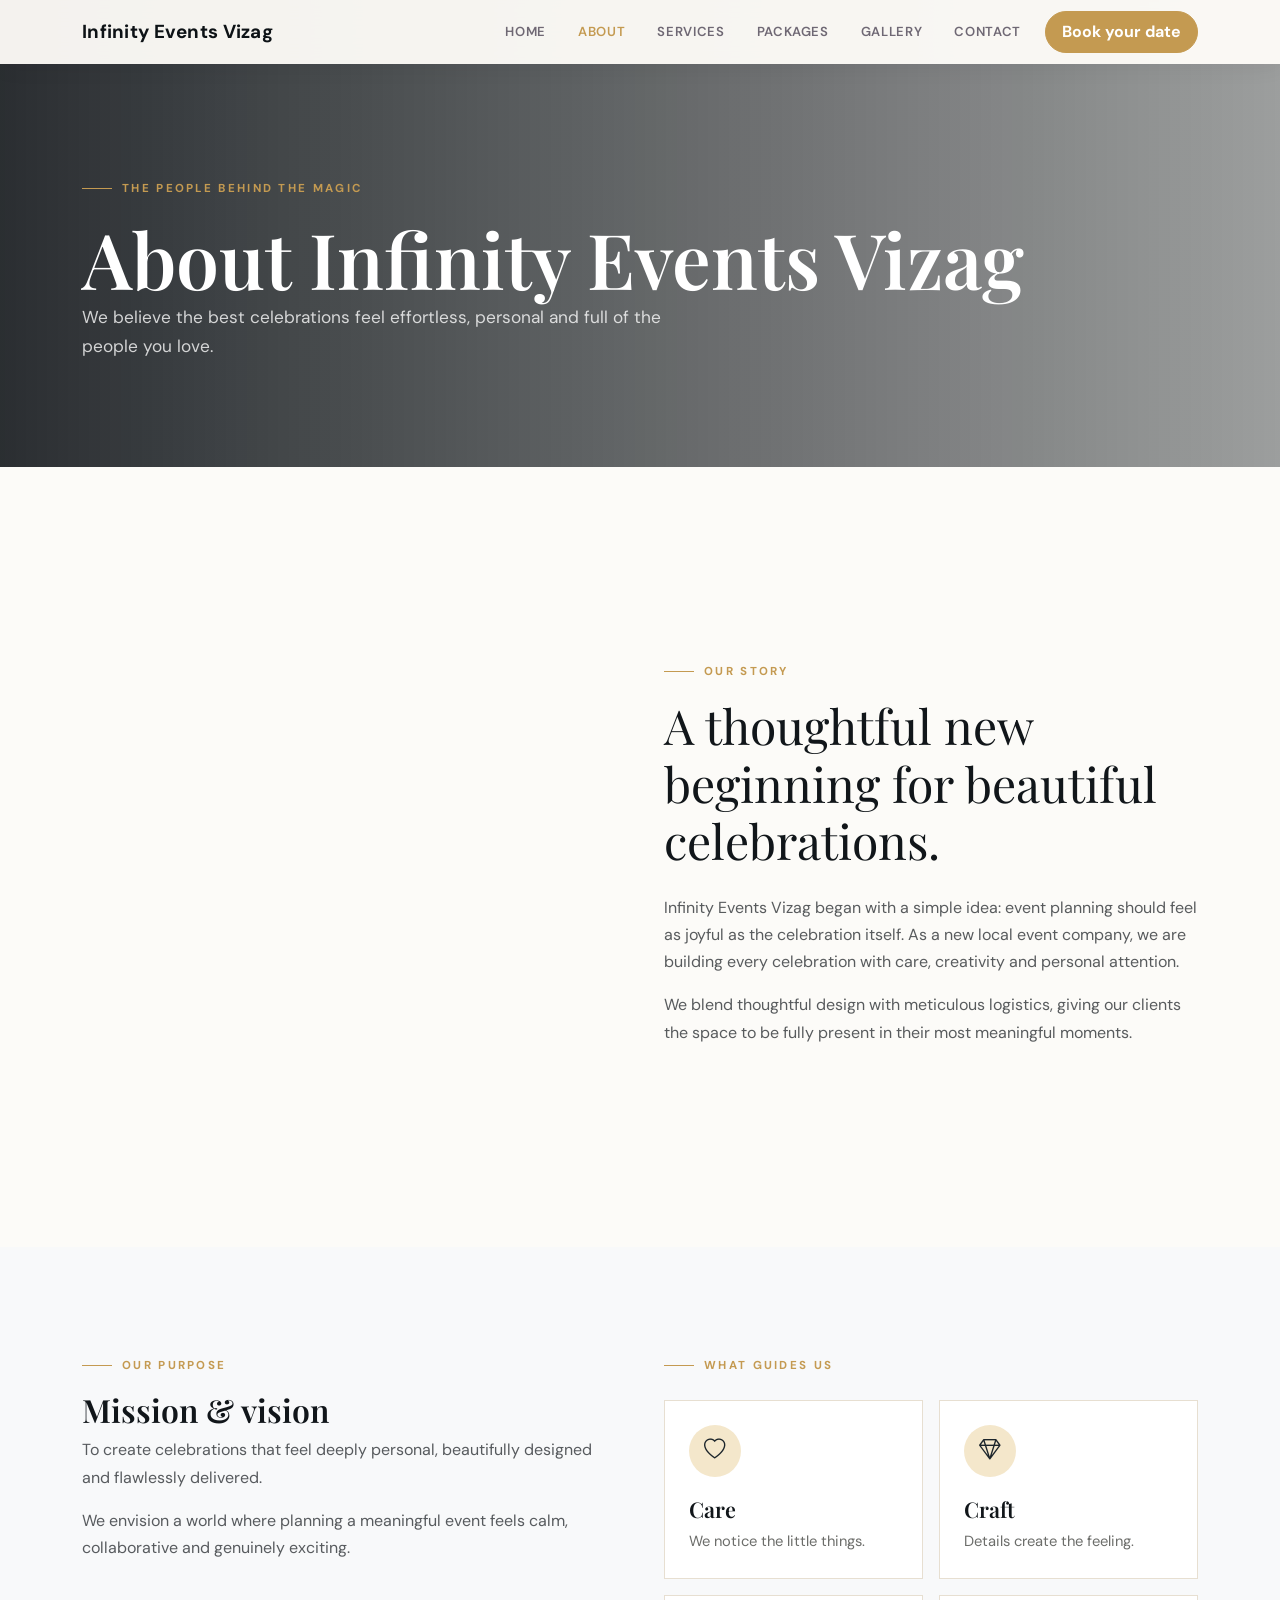
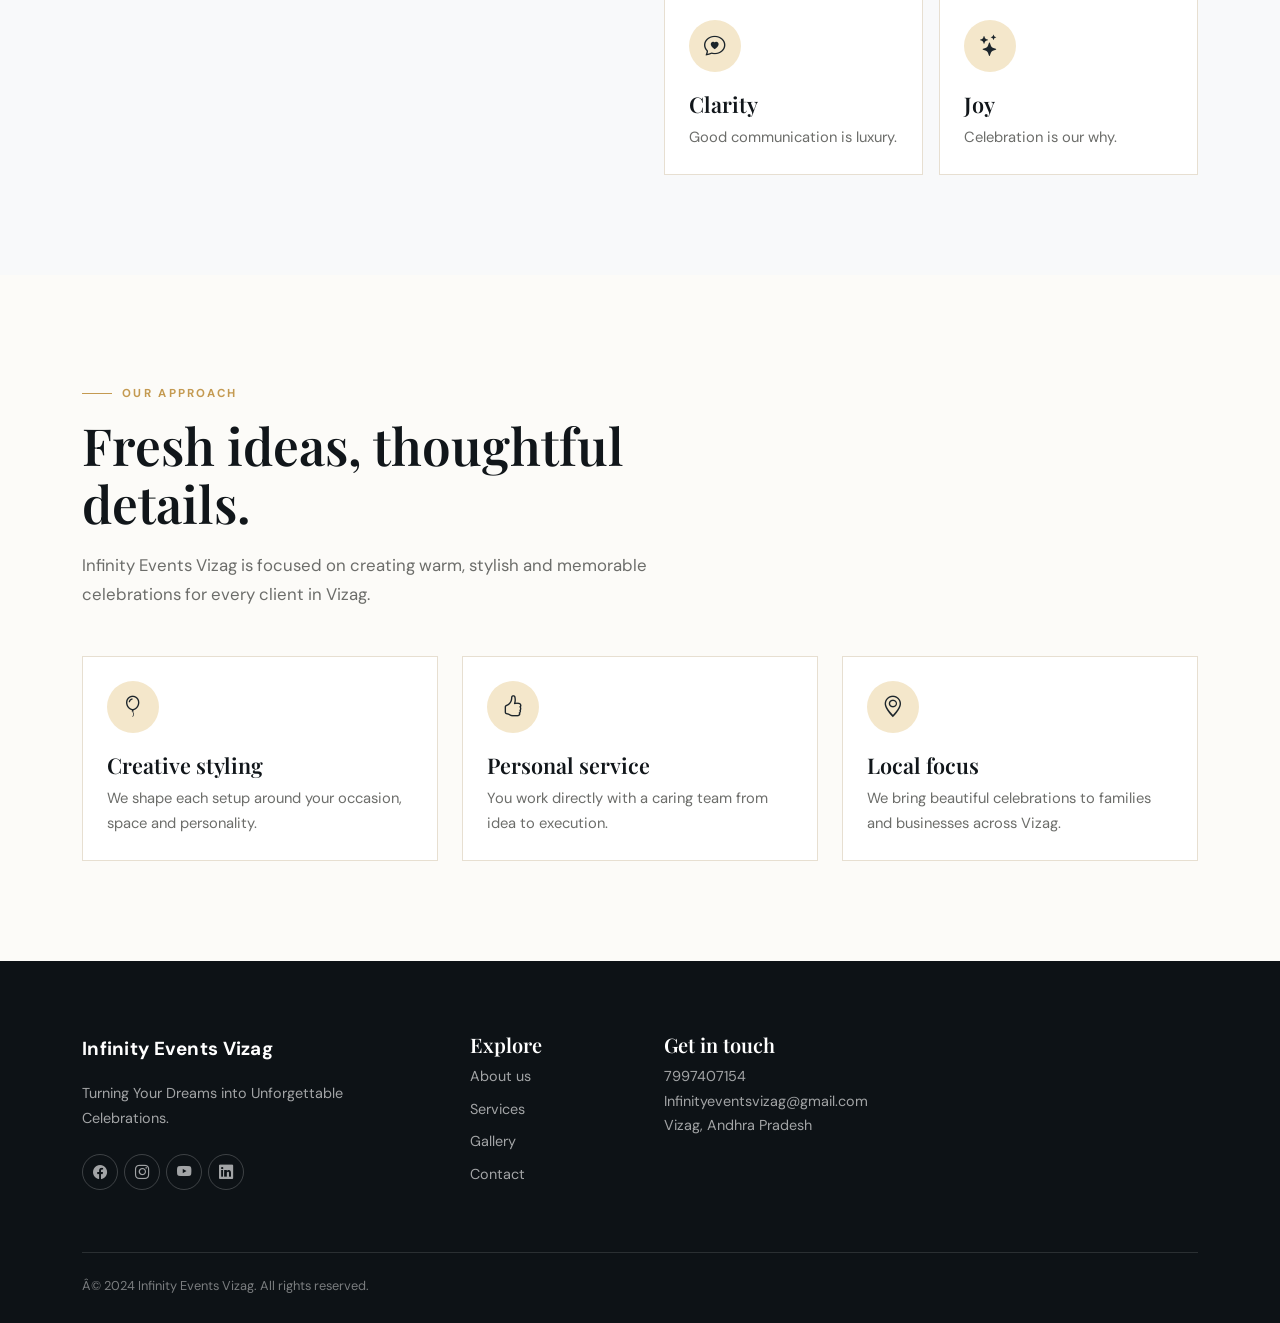
==== about.html @ 563e0362 "Initial commit - Infinity Events Vizag website" ====
﻿<!doctype html><html lang="en"><head><meta charset="utf-8"><meta name="viewport" content="width=device-width, initial-scale=1"><meta name="description" content="Meet the people and principles behind Infinity Events Vizag."><title>About Us | Infinity Events Vizag</title><link href="https://cdn.jsdelivr.net/npm/bootstrap@5.3.3/dist/css/bootstrap.min.css" rel="stylesheet"><link href="https://cdn.jsdelivr.net/npm/bootstrap-icons@1.11.3/font/bootstrap-icons.min.css" rel="stylesheet"><link rel="stylesheet" href="css/style.css"></head><body><nav class="navbar navbar-expand-lg fixed-top"><div class="container"><a class="navbar-brand" href="index.html">Infinity Events Vizag</a><button class="navbar-toggler" data-bs-toggle="collapse" data-bs-target="#nav"><i class="bi bi-list"></i></button><div class="collapse navbar-collapse" id="nav"><ul class="navbar-nav ms-auto align-items-lg-center"><li><a class="nav-link" href="index.html">Home</a></li><li><a class="nav-link" href="about.html">About</a></li><li><a class="nav-link" href="services.html">Services</a></li><li><a class="nav-link" href="pricing.html">Packages</a></li><li><a class="nav-link" href="gallery.html">Gallery</a></li><li><a class="nav-link" href="contact.html">Contact</a></li><li class="ms-lg-2"><a class="btn btn-gold py-2 px-3" href="contact.html">Book your date</a></li></ul></div></div></nav><main><section class="page-hero"><div class="container"><span class="eyebrow">The people behind the magic</span><h1>About Infinity Events Vizag</h1><p>We believe the best celebrations feel effortless, personal and full of the people you love.</p></div></section><section class="section-pad"><div class="container"><div class="row g-5 align-items-center"><div class="col-lg-6"><div class="about-photo"></div></div><div class="col-lg-6"><span class="eyebrow">Our story</span><h2 class="display-5 mt-3">A thoughtful new beginning for beautiful celebrations.</h2><p class="text-muted mt-4">Infinity Events Vizag began with a simple idea: event planning should feel as joyful as the celebration itself. As a new local event company, we are building every celebration with care, creativity and personal attention.</p><p class="text-muted">We blend thoughtful design with meticulous logistics, giving our clients the space to be fully present in their most meaningful moments.</p></div></div></div></div></section><section class="section-pad bg-light"><div class="container"><div class="row g-5"><div class="col-md-6"><span class="eyebrow">Our purpose</span><h2 class="mt-3">Mission & vision</h2><p class="text-muted">To create celebrations that feel deeply personal, beautifully designed and flawlessly delivered.</p><p class="text-muted">We envision a world where planning a meaningful event feels calm, collaborative and genuinely exciting.</p></div><div class="col-md-6"><span class="eyebrow">What guides us</span><div class="row g-3 mt-2"><div class="col-6"><div class="value-card p-4"><div class="icon-box"><i class="bi bi-heart"></i></div><h3>Care</h3><p>We notice the little things.</p></div></div><div class="col-6"><div class="value-card p-4"><div class="icon-box"><i class="bi bi-gem"></i></div><h3>Craft</h3><p>Details create the feeling.</p></div></div><div class="col-6"><div class="value-card p-4"><div class="icon-box"><i class="bi bi-chat-heart"></i></div><h3>Clarity</h3><p>Good communication is luxury.</p></div></div><div class="col-6"><div class="value-card p-4"><div class="icon-box"><i class="bi bi-stars"></i></div><h3>Joy</h3><p>Celebration is our why.</p></div></div></div></div></div></div></section><section class="section-pad"><div class="container"><div class="section-heading"><span class="eyebrow">Our approach</span><h2>Fresh ideas, thoughtful details.</h2><p>Infinity Events Vizag is focused on creating warm, stylish and memorable celebrations for every client in Vizag.</p></div><div class="row g-4"><div class="col-md-4"><div class="value-card p-4"><div class="icon-box"><i class="bi bi-balloon"></i></div><h3>Creative styling</h3><p>We shape each setup around your occasion, space and personality.</p></div></div><div class="col-md-4"><div class="value-card p-4"><div class="icon-box"><i class="bi bi-hand-thumbs-up"></i></div><h3>Personal service</h3><p>You work directly with a caring team from idea to execution.</p></div></div><div class="col-md-4"><div class="value-card p-4"><div class="icon-box"><i class="bi bi-geo-alt"></i></div><h3>Local focus</h3><p>We bring beautiful celebrations to families and businesses across Vizag.</p></div></div></div></div></section></main><footer><div class="container"><div class="row g-5"><div class="col-lg-4"><a class="navbar-brand" href="index.html">Infinity Events Vizag</a><p class="mt-3">Turning Your Dreams into Unforgettable Celebrations.</p><div class="social mt-4"><a href="#"><i class="bi bi-facebook"></i></a><a href="https://instagram.com/Infinity_events_vizag" target="_blank" rel="noopener"><i class="bi bi-instagram"></i></a><a href="#"><i class="bi bi-youtube"></i></a><a href="#"><i class="bi bi-linkedin"></i></a></div></div><div class="col-6 col-lg-2"><h5>Explore</h5><ul><li><a href="about.html">About us</a></li><li><a href="services.html">Services</a></li><li><a href="gallery.html">Gallery</a></li><li><a href="contact.html">Contact</a></li></ul></div><div class="col-lg-3"><h5>Get in touch</h5><p>7997407154<br>Infinityeventsvizag@gmail.com<br>Vizag, Andhra Pradesh</p></div></div><div class="footer-bottom">Â© 2024 Infinity Events Vizag. All rights reserved.</div></div></footer><button id="scrollTop"><i class="bi bi-arrow-up"></i></button><script src="https://cdn.jsdelivr.net/npm/bootstrap@5.3.3/dist/js/bootstrap.bundle.min.js"></script><script src="js/script.js"></script></body></html>
---- css/style.css ----
﻿@import url('https://fonts.googleapis.com/css2?family=DM+Sans:wght@400;500;600;700&family=Playfair+Display:wght@500;600;700&display=swap');

:root{--ink:#17131d;--muted:#706a77;--plum:#5c285e;--plum-dark:#351337;--gold:#c49a51;--champagne:#f5eee3;--paper:#fffdf9;--line:#e9e1d7;--shadow:0 24px 60px rgba(35,17,38,.12)}
*{box-sizing:border-box}html{scroll-behavior:smooth}body{margin:0;background:var(--paper);color:var(--ink);font-family:'DM Sans',sans-serif;line-height:1.7}h1,h2,h3,h4,h5{font-family:'Playfair Display',serif;line-height:1.15;font-weight:600}a{color:inherit;text-decoration:none}.text-gold{color:var(--gold)}.text-plum{color:var(--plum)}
.eyebrow{display:inline-flex;align-items:center;gap:10px;color:var(--gold);font-size:.72rem;font-weight:700;letter-spacing:.2em;text-transform:uppercase}.eyebrow:before{content:'';height:1px;width:30px;background:currentColor}.section-pad{padding:100px 0}.section-heading{max-width:650px;margin-bottom:48px}.section-heading h2{font-size:clamp(2.3rem,4vw,4rem);margin:12px 0 18px}.section-heading p{color:var(--muted);font-size:1.05rem}.btn-gold{background:var(--gold);border:1px solid var(--gold);color:#fff;padding:14px 24px;border-radius:999px;font-weight:700;transition:.3s}.btn-gold:hover{background:#a77d39;border-color:#a77d39;color:#fff;transform:translateY(-2px)}.btn-outline-light{border:1px solid rgba(255,255,255,.55);border-radius:999px;padding:14px 24px;color:#fff;font-weight:700}.btn-outline-light:hover{background:#fff;color:var(--plum-dark)}.btn-dark-plum{background:var(--plum-dark);color:#fff;border-radius:999px;padding:14px 24px;font-weight:700}.btn-dark-plum:hover{background:var(--plum);color:#fff}
.navbar{background:rgba(255,253,249,.95);box-shadow:0 4px 20px rgba(30,16,35,.06);backdrop-filter:blur(15px);transition:.3s}.navbar-brand{font-family:'DM Sans',sans-serif;font-size:1.18rem;font-weight:700;letter-spacing:.015em;color:var(--plum-dark)}.brand-mark{display:inline-grid;place-items:center;width:34px;height:34px;border:1px solid var(--gold);border-radius:50%;margin-left:8px;color:var(--gold);font-size:.85rem}.navbar-nav .nav-link{font-size:.82rem;letter-spacing:.05em;text-transform:uppercase;font-weight:600;color:#6f6874;padding:.8rem 1rem!important}.navbar-nav .nav-link:hover,.navbar-nav .nav-link.active{color:var(--plum)}
.hero{min-height:90vh;display:flex;align-items:center;position:relative;background:linear-gradient(90deg,rgba(29,10,33,.82) 0%,rgba(38,13,43,.48) 48%,rgba(29,10,33,.14) 100%),url('https://images.unsplash.com/photo-1519741497674-611481863552?auto=format&fit=crop&w=2200&q=88') center/cover}.hero-content{padding:150px 0 90px;color:#fff;max-width:720px}.hero h1{font-size:clamp(3.4rem,7vw,6.5rem);letter-spacing:-.04em;margin:18px 0}.hero p{font-size:1.15rem;color:rgba(255,255,255,.82);max-width:570px}.hero .eyebrow{color:#e4bf76}.hero-actions{display:flex;gap:14px;flex-wrap:wrap;margin-top:34px}.hero-note{margin-top:60px;color:rgba(255,255,255,.7);font-size:.78rem;letter-spacing:.12em;text-transform:uppercase}.hero-note span{color:var(--gold);margin:0 12px}
.mini-card{background:#fff;padding:28px;box-shadow:var(--shadow);border-left:3px solid var(--gold);margin-top:-35px;position:relative}.mini-card h3{margin:0 0 8px;font-size:1.4rem}.mini-card p{color:var(--muted);margin:0}.feature-card,.service-card,.value-card,.team-card,.contact-card{height:100%;background:#fff;border:1px solid var(--line);transition:.3s}.feature-card:hover,.service-card:hover,.value-card:hover,.team-card:hover,.contact-card:hover{transform:translateY(-8px);box-shadow:var(--shadow)}.feature-card{padding:28px}.icon-box{width:52px;height:52px;border-radius:50%;background:var(--champagne);color:var(--plum);display:grid;place-items:center;font-size:1.35rem;margin-bottom:20px}.feature-card h3,.value-card h3{font-size:1.35rem}.feature-card p,.value-card p,.service-card p,.team-card p{font-size:.92rem;color:var(--muted);margin-bottom:0}.image-card{position:relative;overflow:hidden;min-height:440px;color:#fff;display:flex;align-items:end;background-size:cover;background-position:center}.image-card:after{content:'';position:absolute;inset:0;background:linear-gradient(transparent 30%,rgba(32,10,35,.88))}.image-card .card-copy{position:relative;z-index:1;padding:28px}.image-card h3{font-size:1.75rem;margin:0 0 8px}.image-card a{color:#f1cd80;font-weight:700}.stat-band{background:var(--plum-dark);color:#fff}.stat-number{color:#f0c879;font-family:'Playfair Display',serif;font-size:3.4rem;line-height:1}.stat-label{color:rgba(255,255,255,.65);font-size:.82rem;text-transform:uppercase;letter-spacing:.1em}.quote-card{padding:32px;background:#fff;border:1px solid var(--line);height:100%}.quote-card .stars{color:var(--gold);letter-spacing:.12em}.quote-card p{font-family:'Playfair Display',serif;font-size:1.28rem;margin:18px 0}.avatar{width:46px;height:46px;border-radius:50%;object-fit:cover}.cta{background:linear-gradient(105deg,rgba(46,14,47,.94),rgba(92,40,94,.8)),url('https://images.unsplash.com/photo-1492684223066-81342ee5ff30?auto=format&fit=crop&w=1800&q=80') center/cover;color:#fff}.cta h2{font-size:clamp(2.5rem,5vw,4.6rem)}
.page-hero{padding:170px 0 90px;background:linear-gradient(90deg,rgba(32,10,35,.8),rgba(32,10,35,.35)),url('https://images.unsplash.com/photo-1507504031003-b417219a0fde?auto=format&fit=crop&w=2000&q=85') center/cover;color:#fff}.page-hero h1{font-size:clamp(3rem,6vw,5.8rem);margin:16px 0 0}.page-hero p{max-width:590px;color:rgba(255,255,255,.78);font-size:1.08rem}.about-photo{min-height:580px;background:url('https://images.unsplash.com/photo-1519167758481-83f550bb49b3?auto=format&fit=crop&w=1300&q=85') center/cover}.timeline{border-left:1px solid var(--gold);padding-left:28px}.timeline-item{position:relative;margin-bottom:30px}.timeline-item:before{content:'';position:absolute;left:-34px;top:9px;width:11px;height:11px;background:var(--gold);border-radius:50%;box-shadow:0 0 0 6px var(--champagne)}.team-card{overflow:hidden}.team-card img{width:100%;height:300px;object-fit:cover}.team-card .p-4{padding:24px!important}.team-card h3{margin:0 0 4px;font-size:1.35rem}.team-card small{color:var(--gold);font-weight:700;text-transform:uppercase;letter-spacing:.1em}
.service-card{overflow:hidden}.service-card img{width:100%;height:230px;object-fit:cover;transition:.5s}.service-card:hover img{transform:scale(1.05)}.service-card .p-4{padding:24px!important}.service-card h3{font-size:1.35rem;margin-bottom:10px}.service-card .service-icon{color:var(--gold);font-size:1.3rem}.price-card{background:#fff;border:1px solid var(--line);padding:38px 32px;height:100%;position:relative;transition:.3s}.price-card:hover,.price-card.featured{box-shadow:var(--shadow);transform:translateY(-8px)}.price-card.featured{border:2px solid var(--gold)}.popular{position:absolute;right:20px;top:20px;background:var(--gold);color:#fff;padding:5px 12px;border-radius:50px;text-transform:uppercase;font-size:.65rem;font-weight:700;letter-spacing:.1em}.price-card h3{font-size:1.8rem}.price{font-family:'Playfair Display',serif;font-size:3.3rem;color:var(--plum-dark);margin:20px 0}.price small{font-family:'DM Sans',sans-serif;font-size:.9rem;color:var(--muted)}.price-list{list-style:none;padding:0;margin:25px 0}.price-list li{border-bottom:1px solid var(--line);padding:10px 0;color:var(--muted);font-size:.9rem}.price-list i{color:var(--gold);margin-right:8px}.gallery-filter .btn{border:1px solid var(--line);border-radius:50px;margin:4px;color:var(--muted)}.gallery-filter .btn.active,.gallery-filter .btn:hover{background:var(--plum);border-color:var(--plum);color:#fff}.gallery-item{height:320px;overflow:hidden;position:relative;cursor:pointer}.gallery-item img{width:100%;height:100%;object-fit:cover;transition:.5s}.gallery-item:hover img{transform:scale(1.08)}.gallery-item:after{content:'View image';position:absolute;inset:auto 18px 18px;color:#fff;font-weight:700;opacity:0;transition:.3s;text-shadow:0 2px 6px #000}.gallery-item:hover:after{opacity:1}.modal-content{background:transparent;border:0}.modal-img{max-height:80vh;width:100%;object-fit:contain}.contact-card{padding:24px}.contact-card i{font-size:1.3rem;color:var(--gold);margin-right:12px}.contact-card h3{font-size:1.2rem;margin-bottom:5px}.contact-card p{margin:0;color:var(--muted);font-size:.9rem}.form-control,.form-select{border:1px solid var(--line);padding:14px 16px;border-radius:0;background:#fff}.form-control:focus,.form-select:focus{box-shadow:0 0 0 3px rgba(196,154,81,.15);border-color:var(--gold)}.map-frame{min-height:390px;border:0;width:100%;filter:grayscale(1) sepia(.15)}.faq .accordion-item{border:0;border-bottom:1px solid var(--line);background:transparent}.faq .accordion-button{background:transparent;box-shadow:none;padding:22px 0;font-family:'Playfair Display',serif;font-size:1.25rem;color:var(--ink)}.faq .accordion-button:not(.collapsed){color:var(--plum)}.faq .accordion-body{padding:0 0 20px;color:var(--muted)}
footer{background:#1c111f;color:#fff;padding:72px 0 26px}footer .navbar-brand{color:#fff}footer p,footer li,footer a{color:rgba(255,255,255,.62);font-size:.9rem}footer a:hover{color:#e3bd71}footer ul{list-style:none;padding:0}footer li{margin-bottom:8px}.social a{display:inline-grid;place-items:center;border:1px solid rgba(255,255,255,.2);width:36px;height:36px;border-radius:50%;margin-right:6px}.footer-bottom{border-top:1px solid rgba(255,255,255,.12);margin-top:50px;padding-top:22px;font-size:.8rem;color:rgba(255,255,255,.45)}#scrollTop{position:fixed;right:20px;bottom:20px;width:42px;height:42px;border:0;border-radius:50%;background:var(--gold);color:#fff;display:none;z-index:5}.loader{position:fixed;inset:0;background:var(--plum-dark);z-index:9999;display:grid;place-items:center;transition:.5s}.loader.hide{opacity:0;visibility:hidden}.loader-mark{color:#f0c879;font:700 2rem 'Playfair Display';animation:pulse 1s infinite}@keyframes pulse{50%{opacity:.35}}.reveal{opacity:0;transform:translateY(25px);transition:.7s}.reveal.visible{opacity:1;transform:none}
@media(max-width:991px){.navbar-collapse{background:#fff;padding:10px 0}.hero{min-height:82vh}.section-pad{padding:75px 0}.about-photo{min-height:420px}}@media(max-width:575px){.hero-content{padding-top:120px}.hero h1{font-size:3.4rem}.page-hero{padding:130px 0 70px}.image-card{min-height:360px}.gallery-item{height:240px}.section-pad{padding:60px 0}}
/* Infinity Events Vizag logo palette */
:root{--ink:#11161a;--muted:#6c6d6a;--plum:#1c252b;--plum-dark:#0d1216;--gold:#c49a51;--champagne:#f4e7cb;--paper:#fcfbf8;--line:#e7dfd1;--shadow:0 24px 60px rgba(13,18,22,.14)}
.navbar-brand{font-family:'DM Sans',sans-serif;letter-spacing:.015em}.brand-mark{font:500 1.55rem/1 'Playfair Display',serif}.navbar-nav .nav-link:hover,.navbar-nav .nav-link.active{color:var(--gold)}
footer{background:#0d1216} .cta{background:linear-gradient(105deg,rgba(13,18,22,.94),rgba(28,37,43,.82)),url('https://images.unsplash.com/photo-1492684223066-81342ee5ff30?auto=format&fit=crop&w=1800&q=80') center/cover}
.brand-mark{font-size:0}.brand-mark::before{content:'âˆž';font-size:1.55rem}.hero{background:linear-gradient(90deg,rgba(13,18,22,.9) 0%,rgba(13,18,22,.56) 48%,rgba(13,18,22,.18) 100%),url('https://images.unsplash.com/photo-1523438885200-e635ba2c371e?auto=format&fit=crop&w=2200&q=88') center/cover}.page-hero{background:linear-gradient(90deg,rgba(13,18,22,.88),rgba(13,18,22,.4)),url('https://images.unsplash.com/photo-1507504031003-b417219a0fde?auto=format&fit=crop&w=2000&q=85') center/cover}
.hero .container{display:flex;align-items:center;justify-content:space-between;gap:56px}.hero-logo-wrap{flex:0 0 clamp(220px,30vw,390px);padding-top:80px}.hero-logo{display:block;width:100%;filter:drop-shadow(0 20px 30px rgba(0,0,0,.35))}.home-events-grid{margin-top:28px}.home-events-grid .image-card{min-height:340px}
@media(max-width:991px){.hero .container{display:block}.hero-logo-wrap{width:min(250px,65vw);margin:0 auto;padding-top:0}.hero-content{padding-bottom:42px}}
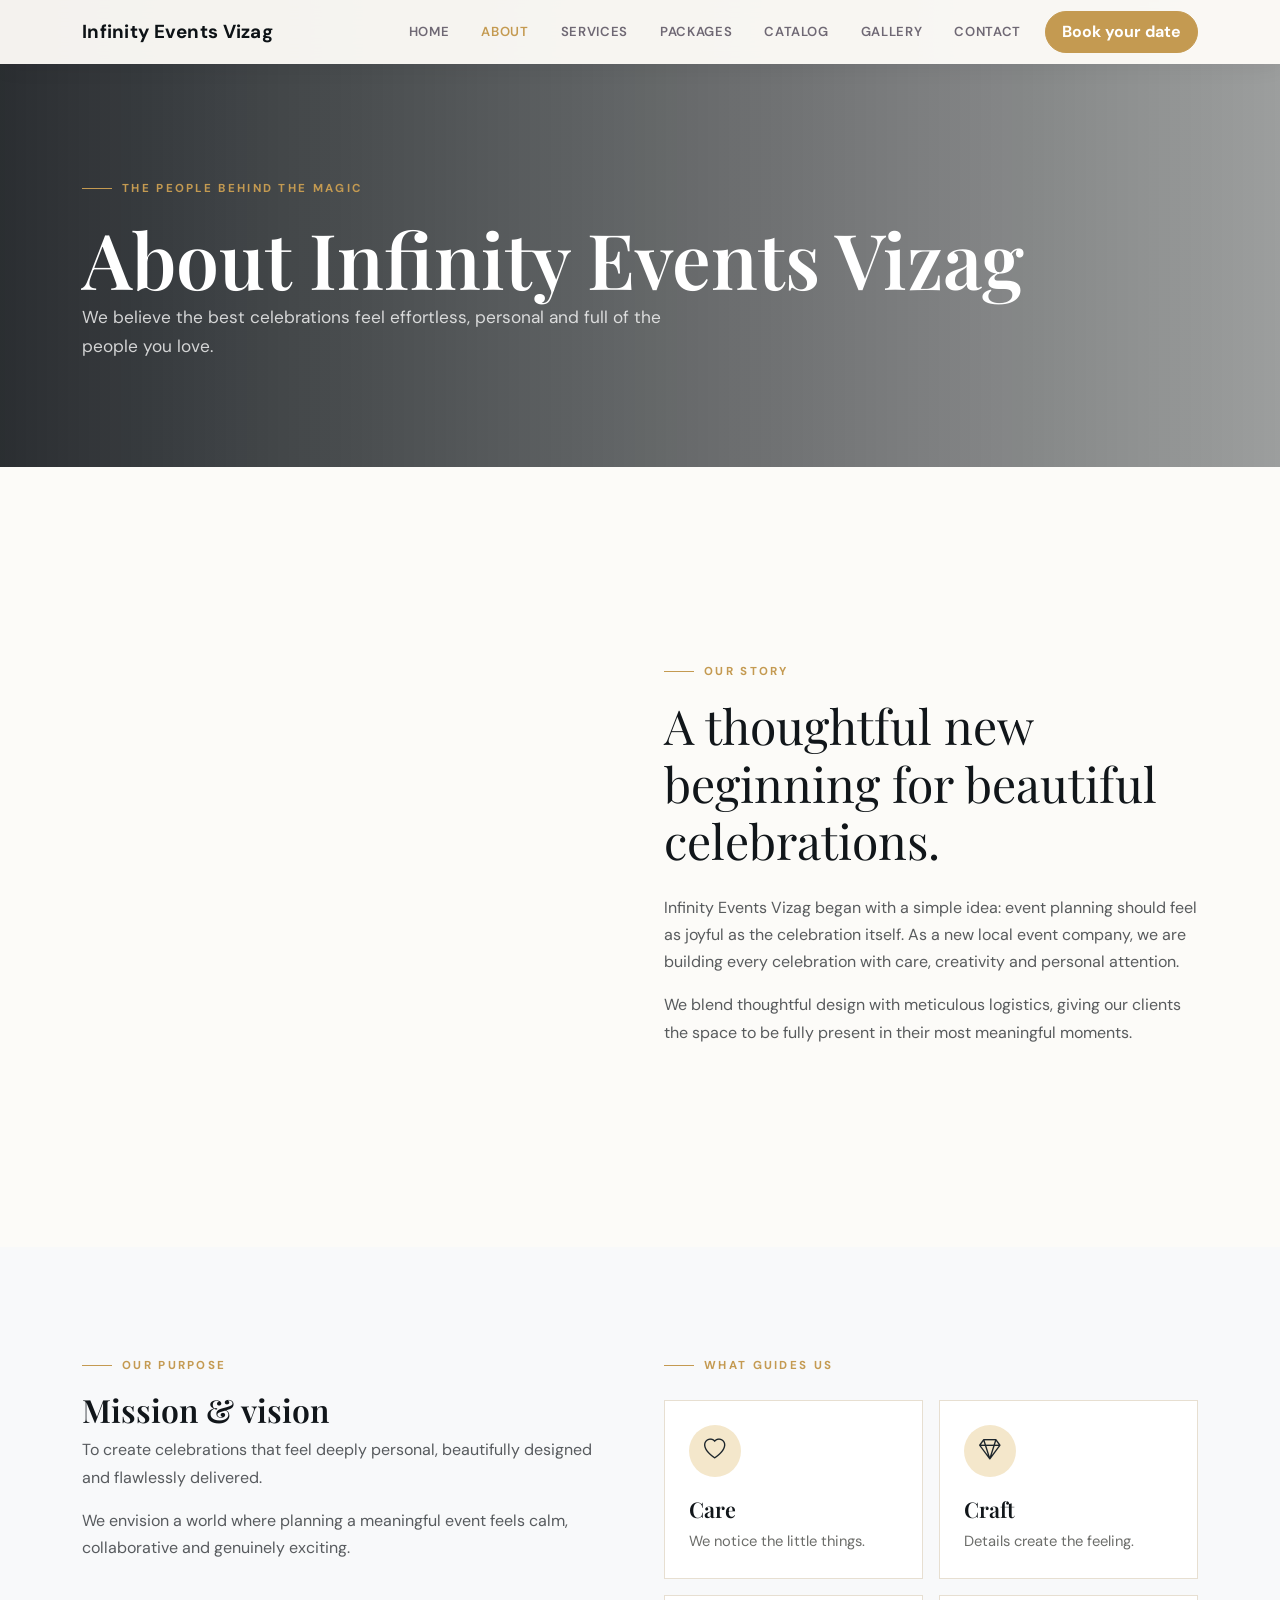
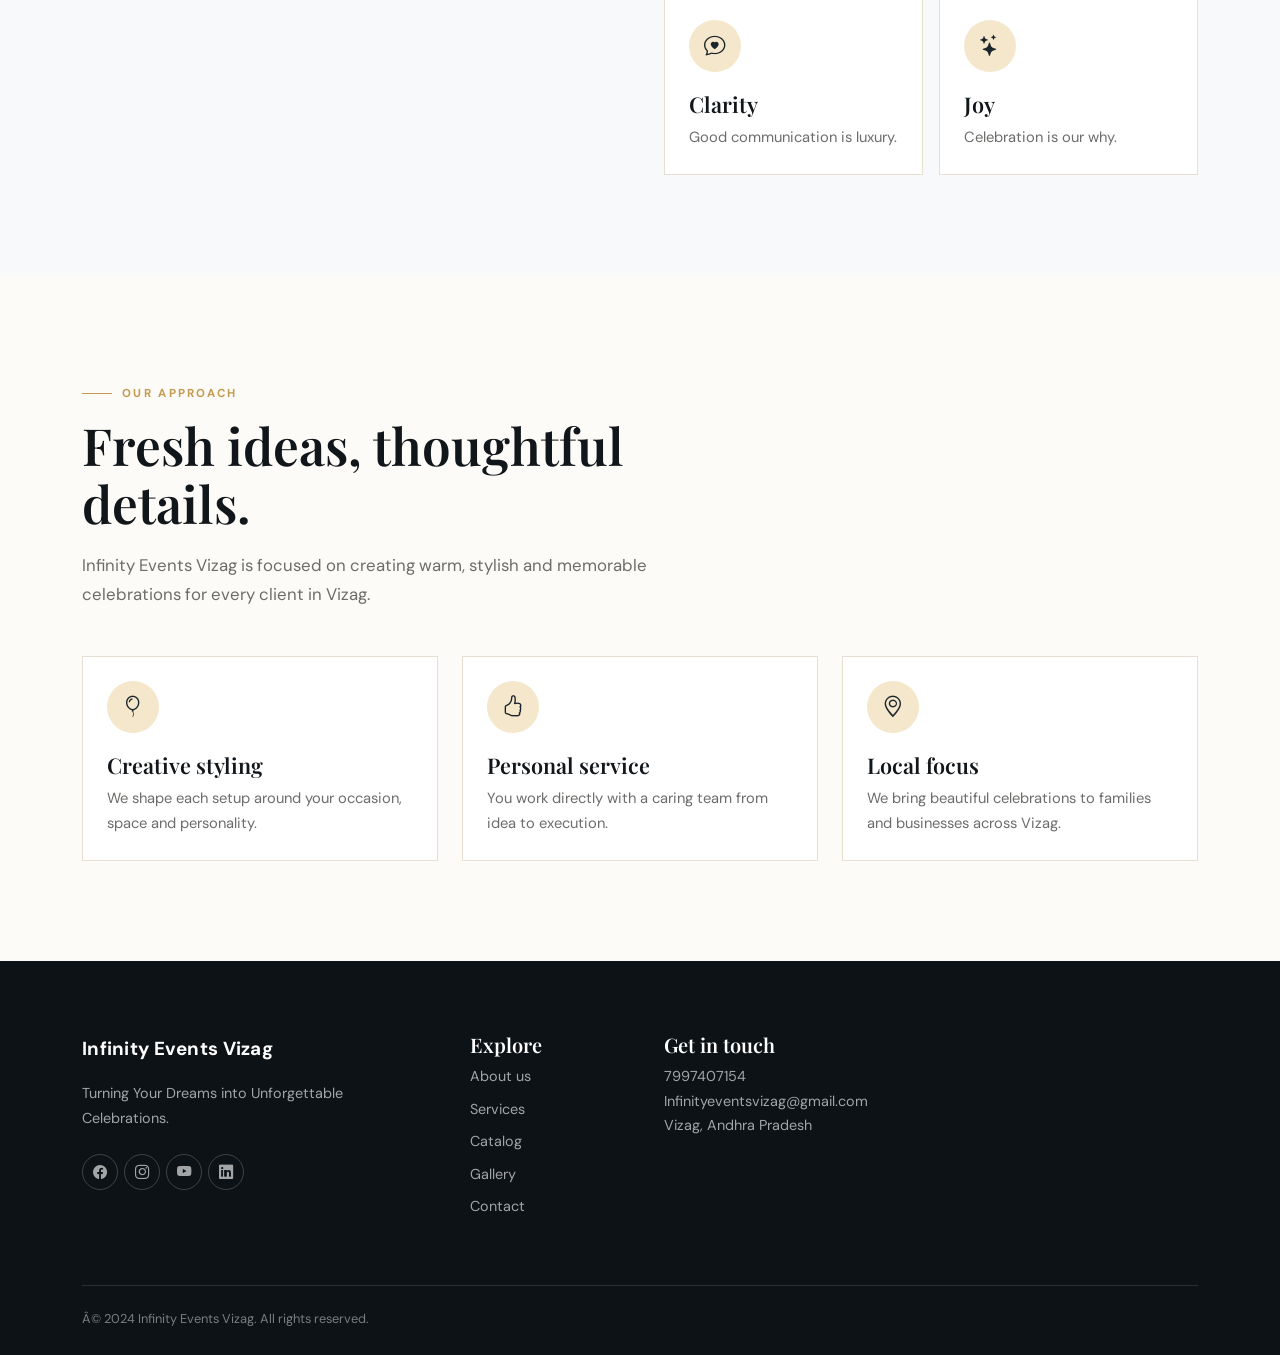
==== commit 22004593: "Updated website" ====
--- a/about.html
+++ b/about.html
@@ -1 +1 @@
-﻿<!doctype html><html lang="en"><head><meta charset="utf-8"><meta name="viewport" content="width=device-width, initial-scale=1"><meta name="description" content="Meet the people and principles behind Infinity Events Vizag."><title>About Us | Infinity Events Vizag</title><link href="https://cdn.jsdelivr.net/npm/bootstrap@5.3.3/dist/css/bootstrap.min.css" rel="stylesheet"><link href="https://cdn.jsdelivr.net/npm/bootstrap-icons@1.11.3/font/bootstrap-icons.min.css" rel="stylesheet"><link rel="stylesheet" href="css/style.css"></head><body><nav class="navbar navbar-expand-lg fixed-top"><div class="container"><a class="navbar-brand" href="index.html">Infinity Events Vizag</a><button class="navbar-toggler" data-bs-toggle="collapse" data-bs-target="#nav"><i class="bi bi-list"></i></button><div class="collapse navbar-collapse" id="nav"><ul class="navbar-nav ms-auto align-items-lg-center"><li><a class="nav-link" href="index.html">Home</a></li><li><a class="nav-link" href="about.html">About</a></li><li><a class="nav-link" href="services.html">Services</a></li><li><a class="nav-link" href="pricing.html">Packages</a></li><li><a class="nav-link" href="gallery.html">Gallery</a></li><li><a class="nav-link" href="contact.html">Contact</a></li><li class="ms-lg-2"><a class="btn btn-gold py-2 px-3" href="contact.html">Book your date</a></li></ul></div></div></nav><main><section class="page-hero"><div class="container"><span class="eyebrow">The people behind the magic</span><h1>About Infinity Events Vizag</h1><p>We believe the best celebrations feel effortless, personal and full of the people you love.</p></div></section><section class="section-pad"><div class="container"><div class="row g-5 align-items-center"><div class="col-lg-6"><div class="about-photo"></div></div><div class="col-lg-6"><span class="eyebrow">Our story</span><h2 class="display-5 mt-3">A thoughtful new beginning for beautiful celebrations.</h2><p class="text-muted mt-4">Infinity Events Vizag began with a simple idea: event planning should feel as joyful as the celebration itself. As a new local event company, we are building every celebration with care, creativity and personal attention.</p><p class="text-muted">We blend thoughtful design with meticulous logistics, giving our clients the space to be fully present in their most meaningful moments.</p></div></div></div></div></section><section class="section-pad bg-light"><div class="container"><div class="row g-5"><div class="col-md-6"><span class="eyebrow">Our purpose</span><h2 class="mt-3">Mission & vision</h2><p class="text-muted">To create celebrations that feel deeply personal, beautifully designed and flawlessly delivered.</p><p class="text-muted">We envision a world where planning a meaningful event feels calm, collaborative and genuinely exciting.</p></div><div class="col-md-6"><span class="eyebrow">What guides us</span><div class="row g-3 mt-2"><div class="col-6"><div class="value-card p-4"><div class="icon-box"><i class="bi bi-heart"></i></div><h3>Care</h3><p>We notice the little things.</p></div></div><div class="col-6"><div class="value-card p-4"><div class="icon-box"><i class="bi bi-gem"></i></div><h3>Craft</h3><p>Details create the feeling.</p></div></div><div class="col-6"><div class="value-card p-4"><div class="icon-box"><i class="bi bi-chat-heart"></i></div><h3>Clarity</h3><p>Good communication is luxury.</p></div></div><div class="col-6"><div class="value-card p-4"><div class="icon-box"><i class="bi bi-stars"></i></div><h3>Joy</h3><p>Celebration is our why.</p></div></div></div></div></div></div></section><section class="section-pad"><div class="container"><div class="section-heading"><span class="eyebrow">Our approach</span><h2>Fresh ideas, thoughtful details.</h2><p>Infinity Events Vizag is focused on creating warm, stylish and memorable celebrations for every client in Vizag.</p></div><div class="row g-4"><div class="col-md-4"><div class="value-card p-4"><div class="icon-box"><i class="bi bi-balloon"></i></div><h3>Creative styling</h3><p>We shape each setup around your occasion, space and personality.</p></div></div><div class="col-md-4"><div class="value-card p-4"><div class="icon-box"><i class="bi bi-hand-thumbs-up"></i></div><h3>Personal service</h3><p>You work directly with a caring team from idea to execution.</p></div></div><div class="col-md-4"><div class="value-card p-4"><div class="icon-box"><i class="bi bi-geo-alt"></i></div><h3>Local focus</h3><p>We bring beautiful celebrations to families and businesses across Vizag.</p></div></div></div></div></section></main><footer><div class="container"><div class="row g-5"><div class="col-lg-4"><a class="navbar-brand" href="index.html">Infinity Events Vizag</a><p class="mt-3">Turning Your Dreams into Unforgettable Celebrations.</p><div class="social mt-4"><a href="#"><i class="bi bi-facebook"></i></a><a href="https://instagram.com/Infinity_events_vizag" target="_blank" rel="noopener"><i class="bi bi-instagram"></i></a><a href="#"><i class="bi bi-youtube"></i></a><a href="#"><i class="bi bi-linkedin"></i></a></div></div><div class="col-6 col-lg-2"><h5>Explore</h5><ul><li><a href="about.html">About us</a></li><li><a href="services.html">Services</a></li><li><a href="gallery.html">Gallery</a></li><li><a href="contact.html">Contact</a></li></ul></div><div class="col-lg-3"><h5>Get in touch</h5><p>7997407154<br>Infinityeventsvizag@gmail.com<br>Vizag, Andhra Pradesh</p></div></div><div class="footer-bottom">Â© 2024 Infinity Events Vizag. All rights reserved.</div></div></footer><button id="scrollTop"><i class="bi bi-arrow-up"></i></button><script src="https://cdn.jsdelivr.net/npm/bootstrap@5.3.3/dist/js/bootstrap.bundle.min.js"></script><script src="js/script.js"></script></body></html>
+﻿<!doctype html><html lang="en"><head><meta charset="utf-8"><meta name="viewport" content="width=device-width, initial-scale=1"><meta name="description" content="Meet the people and principles behind Infinity Events Vizag."><title>About Us | Infinity Events Vizag</title><link href="https://cdn.jsdelivr.net/npm/bootstrap@5.3.3/dist/css/bootstrap.min.css" rel="stylesheet"><link href="https://cdn.jsdelivr.net/npm/bootstrap-icons@1.11.3/font/bootstrap-icons.min.css" rel="stylesheet"><link rel="stylesheet" href="css/style.css"></head><body><nav class="navbar navbar-expand-lg fixed-top"><div class="container"><a class="navbar-brand" href="index.html">Infinity Events Vizag</a><button class="navbar-toggler" data-bs-toggle="collapse" data-bs-target="#nav"><i class="bi bi-list"></i></button><div class="collapse navbar-collapse" id="nav"><ul class="navbar-nav ms-auto align-items-lg-center"><li><a class="nav-link" href="index.html">Home</a></li><li><a class="nav-link" href="about.html">About</a></li><li><a class="nav-link" href="services.html">Services</a></li><li><a class="nav-link" href="pricing.html">Packages</a></li><li><a class="nav-link" href="catalog.html">Catalog</a></li><li><a class="nav-link" href="gallery.html">Gallery</a></li><li><a class="nav-link" href="contact.html">Contact</a></li><li class="ms-lg-2"><a class="btn btn-gold py-2 px-3" href="contact.html">Book your date</a></li></ul></div></div></nav><main><section class="page-hero"><div class="container"><span class="eyebrow">The people behind the magic</span><h1>About Infinity Events Vizag</h1><p>We believe the best celebrations feel effortless, personal and full of the people you love.</p></div></section><section class="section-pad"><div class="container"><div class="row g-5 align-items-center"><div class="col-lg-6"><div class="about-photo"></div></div><div class="col-lg-6"><span class="eyebrow">Our story</span><h2 class="display-5 mt-3">A thoughtful new beginning for beautiful celebrations.</h2><p class="text-muted mt-4">Infinity Events Vizag began with a simple idea: event planning should feel as joyful as the celebration itself. As a new local event company, we are building every celebration with care, creativity and personal attention.</p><p class="text-muted">We blend thoughtful design with meticulous logistics, giving our clients the space to be fully present in their most meaningful moments.</p></div></div></div></div></section><section class="section-pad bg-light"><div class="container"><div class="row g-5"><div class="col-md-6"><span class="eyebrow">Our purpose</span><h2 class="mt-3">Mission & vision</h2><p class="text-muted">To create celebrations that feel deeply personal, beautifully designed and flawlessly delivered.</p><p class="text-muted">We envision a world where planning a meaningful event feels calm, collaborative and genuinely exciting.</p></div><div class="col-md-6"><span class="eyebrow">What guides us</span><div class="row g-3 mt-2"><div class="col-6"><div class="value-card p-4"><div class="icon-box"><i class="bi bi-heart"></i></div><h3>Care</h3><p>We notice the little things.</p></div></div><div class="col-6"><div class="value-card p-4"><div class="icon-box"><i class="bi bi-gem"></i></div><h3>Craft</h3><p>Details create the feeling.</p></div></div><div class="col-6"><div class="value-card p-4"><div class="icon-box"><i class="bi bi-chat-heart"></i></div><h3>Clarity</h3><p>Good communication is luxury.</p></div></div><div class="col-6"><div class="value-card p-4"><div class="icon-box"><i class="bi bi-stars"></i></div><h3>Joy</h3><p>Celebration is our why.</p></div></div></div></div></div></div></section><section class="section-pad"><div class="container"><div class="section-heading"><span class="eyebrow">Our approach</span><h2>Fresh ideas, thoughtful details.</h2><p>Infinity Events Vizag is focused on creating warm, stylish and memorable celebrations for every client in Vizag.</p></div><div class="row g-4"><div class="col-md-4"><div class="value-card p-4"><div class="icon-box"><i class="bi bi-balloon"></i></div><h3>Creative styling</h3><p>We shape each setup around your occasion, space and personality.</p></div></div><div class="col-md-4"><div class="value-card p-4"><div class="icon-box"><i class="bi bi-hand-thumbs-up"></i></div><h3>Personal service</h3><p>You work directly with a caring team from idea to execution.</p></div></div><div class="col-md-4"><div class="value-card p-4"><div class="icon-box"><i class="bi bi-geo-alt"></i></div><h3>Local focus</h3><p>We bring beautiful celebrations to families and businesses across Vizag.</p></div></div></div></div></section></main><footer><div class="container"><div class="row g-5"><div class="col-lg-4"><a class="navbar-brand" href="index.html">Infinity Events Vizag</a><p class="mt-3">Turning Your Dreams into Unforgettable Celebrations.</p><div class="social mt-4"><a href="#"><i class="bi bi-facebook"></i></a><a href="https://instagram.com/Infinity_events_vizag" target="_blank" rel="noopener"><i class="bi bi-instagram"></i></a><a href="#"><i class="bi bi-youtube"></i></a><a href="#"><i class="bi bi-linkedin"></i></a></div></div><div class="col-6 col-lg-2"><h5>Explore</h5><ul><li><a href="about.html">About us</a></li><li><a href="services.html">Services</a></li><li><a href="catalog.html">Catalog</a></li><li><a href="gallery.html">Gallery</a></li><li><a href="contact.html">Contact</a></li></ul></div><div class="col-lg-3"><h5>Get in touch</h5><p>7997407154<br>Infinityeventsvizag@gmail.com<br>Vizag, Andhra Pradesh</p></div></div><div class="footer-bottom">Â© 2024 Infinity Events Vizag. All rights reserved.</div></div></footer><button id="scrollTop"><i class="bi bi-arrow-up"></i></button><script src="https://cdn.jsdelivr.net/npm/bootstrap@5.3.3/dist/js/bootstrap.bundle.min.js"></script><script src="js/script.js"></script></body></html>
